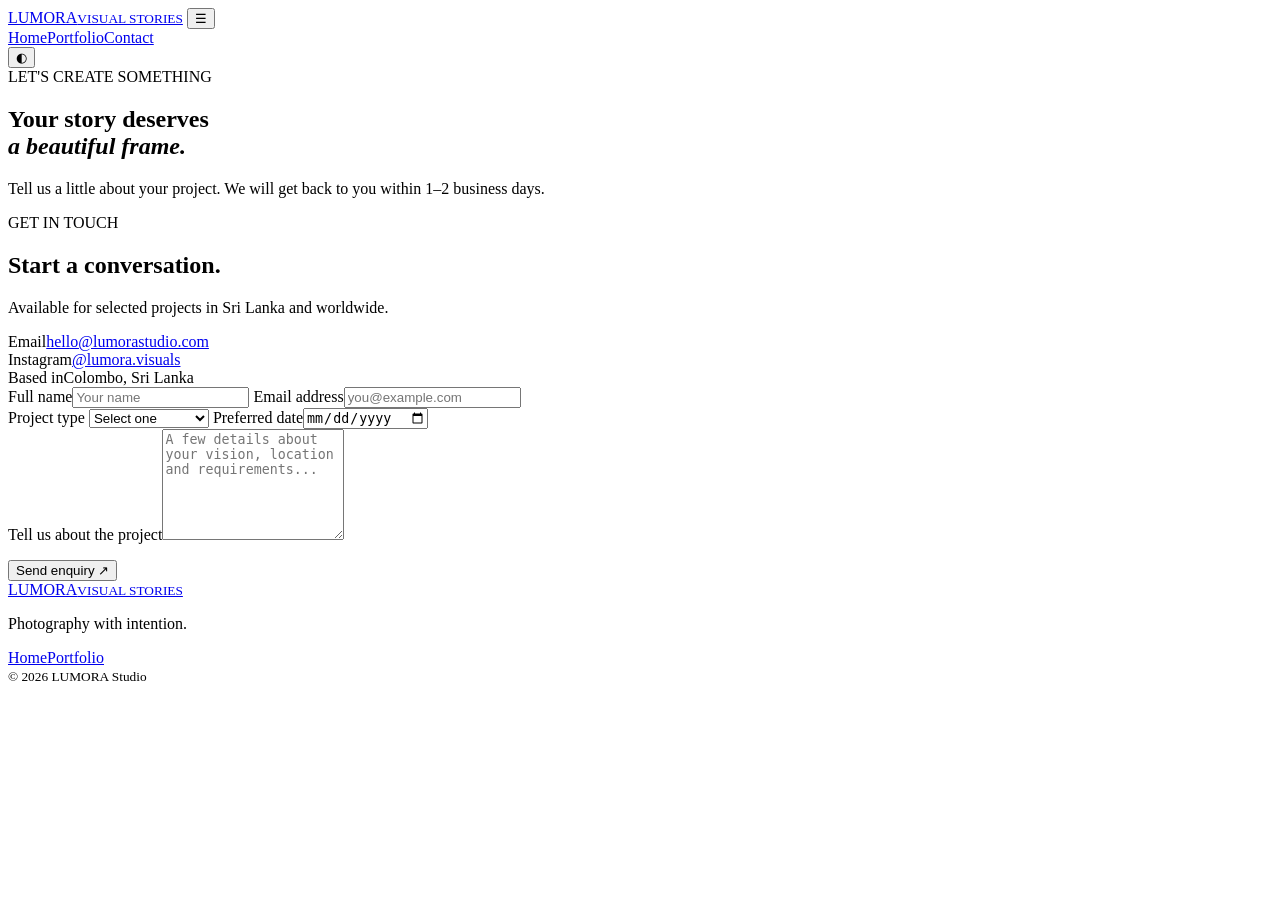
==== contact.html @ 76dea0c0 "Add files via upload" ====
<!DOCTYPE html>
<html lang="en">
<head>
  <meta charset="UTF-8">
  <meta name="viewport" content="width=device-width, initial-scale=1.0">
  <meta name="description" content="Contact LUMORA Photography for portrait, wedding, travel and brand projects.">
  <title>Contact — LUMORA</title>
  <link rel="preconnect" href="https://fonts.googleapis.com">
  <link rel="preconnect" href="https://fonts.gstatic.com" crossorigin>
  <link href="https://fonts.googleapis.com/css2?family=Cormorant+Garamond:wght@400;500;600;700&family=Inter:wght@300;400;500;600&display=swap" rel="stylesheet">
  <link rel="stylesheet" href="css/style.css">
</head>
<body>
  <header class="site-header">
    <a class="brand" href="index.html"><span>LUMORA</span><small>VISUAL STORIES</small></a>
    <button class="menu-toggle" aria-label="Open navigation" aria-expanded="false">☰</button>
    <nav class="nav" aria-label="Main navigation">
      <a href="index.html">Home</a><a href="portfolio.html">Portfolio</a><a class="active" href="contact.html">Contact</a>
    </nav>
    <button class="theme-toggle" aria-label="Toggle dark mode" title="Toggle dark mode">◐</button>
  </header>

  <main>
    <section class="contact-hero page-hero">
      <div class="section-label">LET'S CREATE SOMETHING</div>
      <h1>Your story deserves<br><em>a beautiful frame.</em></h1>
      <p>Tell us a little about your project. We will get back to you within 1–2 business days.</p>
    </section>

    <section class="contact-section section">
      <div class="contact-grid">
        <div class="contact-info reveal">
          <div class="section-label">GET IN TOUCH</div>
          <h2>Start a conversation.</h2>
          <p>Available for selected projects in Sri Lanka and worldwide.</p>
          <div class="contact-detail"><span>Email</span><a href="mailto:hello@lumorastudio.com">hello@lumorastudio.com</a></div>
          <div class="contact-detail"><span>Instagram</span><a href="#">@lumora.visuals</a></div>
          <div class="contact-detail"><span>Based in</span><span>Colombo, Sri Lanka</span></div>
        </div>

        <form class="contact-form reveal" id="contactForm" novalidate>
          <div class="form-row">
            <label>Full name<input type="text" id="name" name="name" placeholder="Your name"></label>
            <label>Email address<input type="email" id="email" name="email" placeholder="you@example.com"></label>
          </div>
          <div class="form-row">
            <label>Project type
              <select id="project" name="project">
                <option value="">Select one</option>
                <option>Portrait</option><option>Wedding</option><option>Brand campaign</option><option>Travel</option><option>Other</option>
              </select>
            </label>
            <label>Preferred date<input type="date" id="date" name="date"></label>
          </div>
          <label>Tell us about the project<textarea id="message" name="message" rows="7" placeholder="A few details about your vision, location and requirements..."></textarea></label>
          <div class="form-footer">
            <p id="formStatus" class="form-status" role="alert"></p>
            <button class="btn btn-dark" type="submit">Send enquiry <span>↗</span></button>
          </div>
        </form>
      </div>
    </section>
  </main>

  <footer class="footer">
    <div><a class="brand footer-brand" href="index.html"><span>LUMORA</span><small>VISUAL STORIES</small></a><p>Photography with intention.</p></div>
    <div class="footer-links"><a href="index.html">Home</a><a href="portfolio.html">Portfolio</a></div>
    <small>© 2026 LUMORA Studio</small>
  </footer>
  <script src="js/script.js"></script>
</body>
</html>
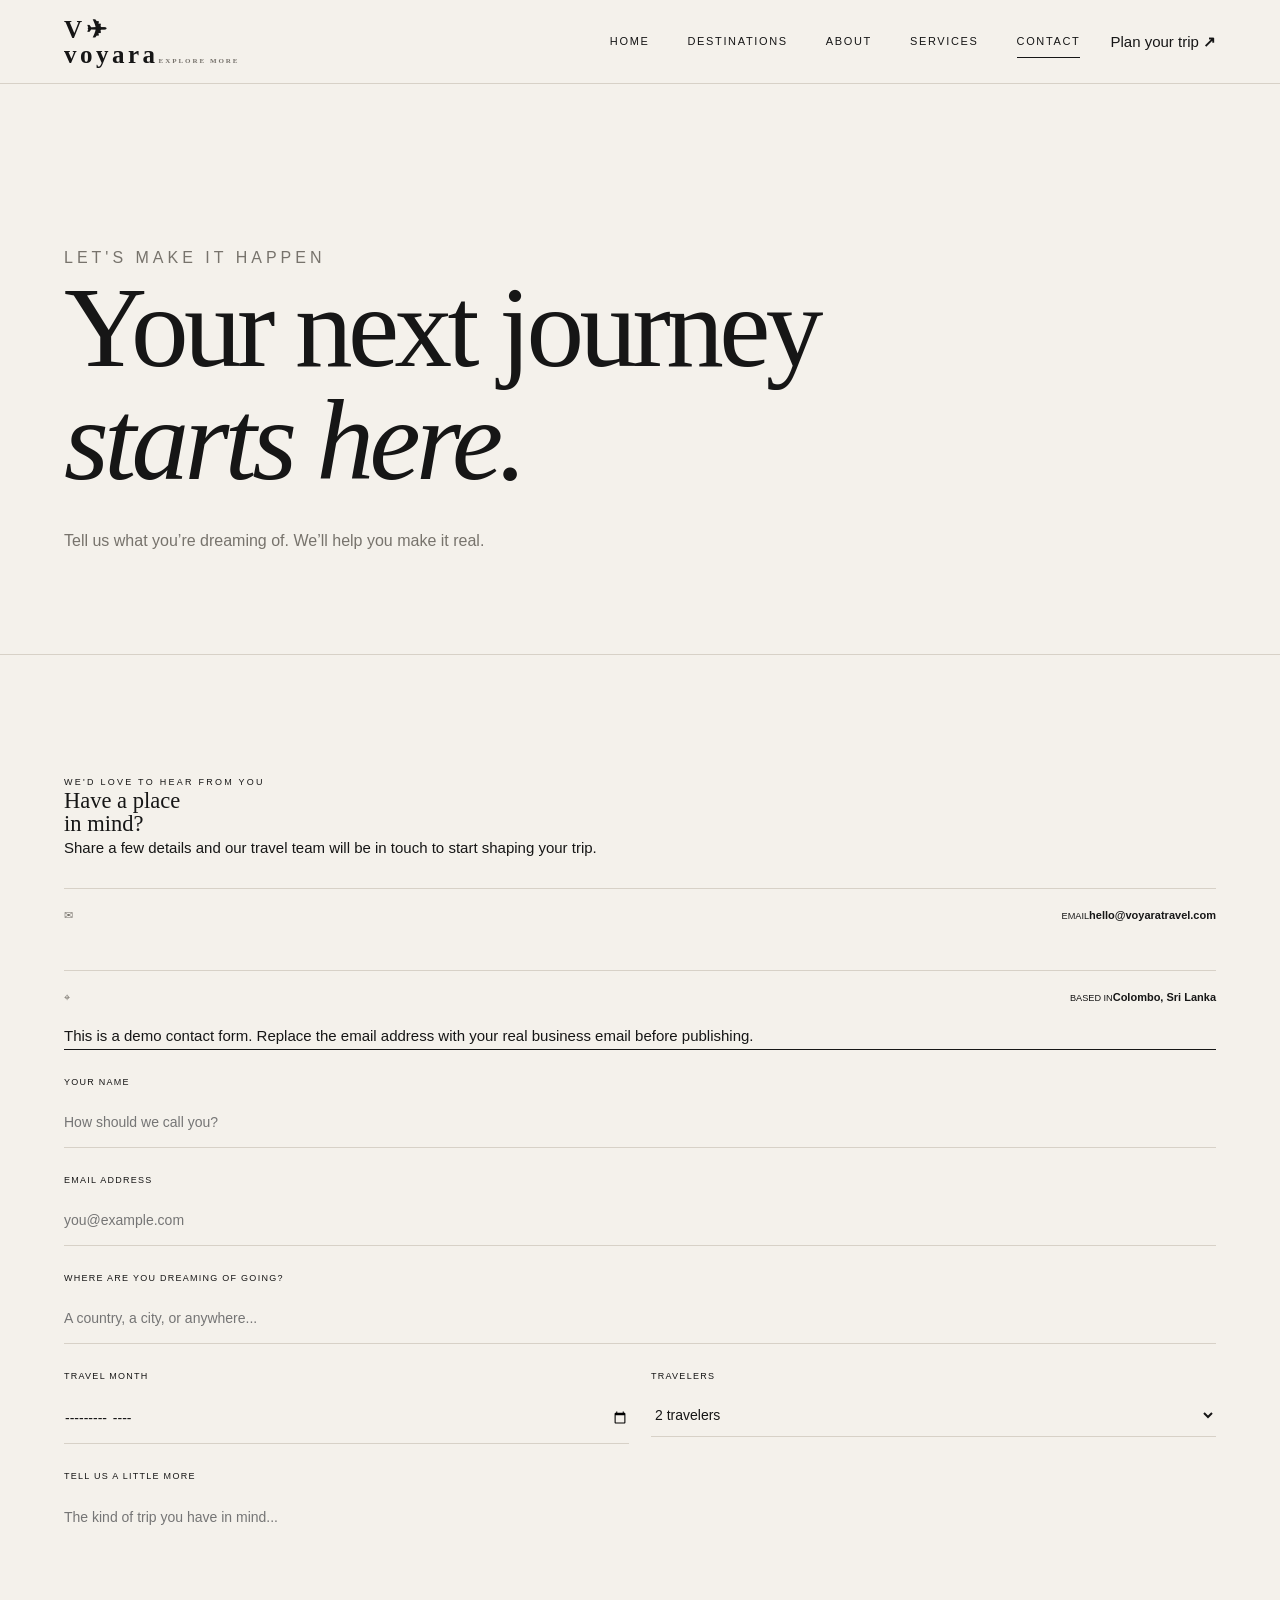
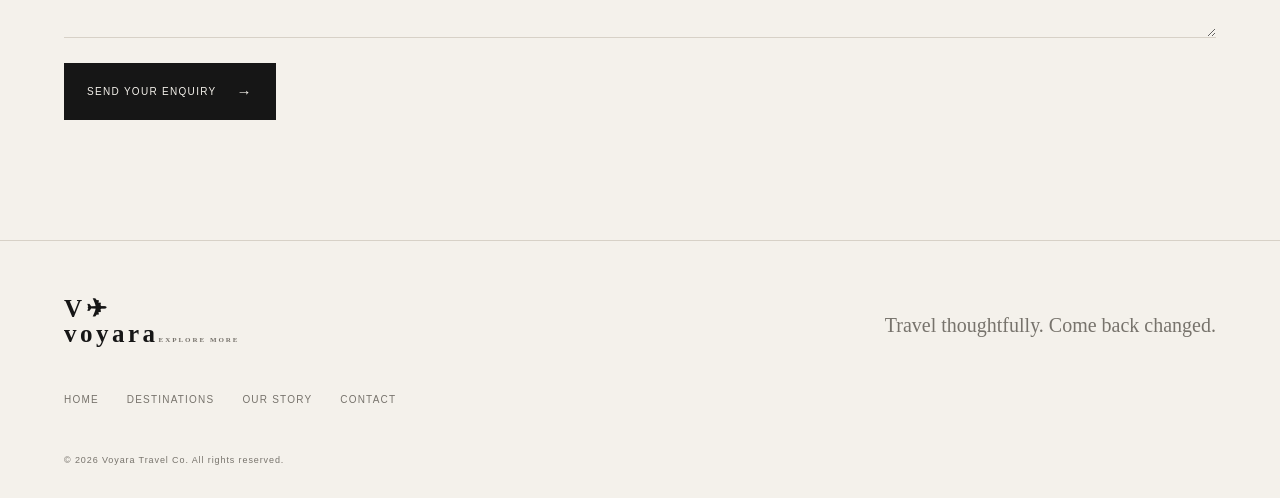
==== commit 10e5e9d9: "Update contact.html" ====
--- a/contact.html
+++ b/contact.html
@@ -1,72 +1,76 @@
 <!DOCTYPE html>
 <html lang="en">
-<head>
-  <meta charset="UTF-8">
-  <meta name="viewport" content="width=device-width, initial-scale=1.0">
-  <meta name="description" content="Contact LUMORA Photography for portrait, wedding, travel and brand projects.">
-  <title>Contact — LUMORA</title>
-  <link rel="preconnect" href="https://fonts.googleapis.com">
-  <link rel="preconnect" href="https://fonts.gstatic.com" crossorigin>
-  <link href="https://fonts.googleapis.com/css2?family=Cormorant+Garamond:wght@400;500;600;700&family=Inter:wght@300;400;500;600&display=swap" rel="stylesheet">
-  <link rel="stylesheet" href="css/style.css">
-</head>
+    <head>
+        <meta charset="UTF-8"><meta name="viewport" content="width=device-width, initial-scale=1">
+        <title>Plan Your Journey — Voyara</title>
+        <link href="https://fonts.googleapis.com/css2?family=DM+Sans:wght@400;500;600;700&family=Playfair+Display:wght@500;600;700&display=swap" rel="stylesheet">
+        <link rel="stylesheet" href="style.css">
+    </head>
 <body>
-  <header class="site-header">
-    <a class="brand" href="index.html"><span>LUMORA</span><small>VISUAL STORIES</small></a>
-    <button class="menu-toggle" aria-label="Open navigation" aria-expanded="false">☰</button>
-    <nav class="nav" aria-label="Main navigation">
-      <a href="index.html">Home</a><a href="portfolio.html">Portfolio</a><a class="active" href="contact.html">Contact</a>
+<header class="site-header">
+    <a class="brand" href="index.html">
+        <span class="brand-mark">V<span>✈</span></span>
+        <span>voyara<small>EXPLORE MORE</small></span>
+    </a>
+    <button class="menu-toggle" aria-label="Open navigation">☰</button>
+    <nav class="nav">
+        <a href="index.html">Home</a>
+        <a href="index.html#destinations">Destinations</a>
+        <a href="index.html#about">About</a>
+        <a href="index.html#services">Services</a>
+        <a class="active" href="contact.html">Contact</a>
     </nav>
-    <button class="theme-toggle" aria-label="Toggle dark mode" title="Toggle dark mode">◐</button>
-  </header>
-
-  <main>
-    <section class="contact-hero page-hero">
-      <div class="section-label">LET'S CREATE SOMETHING</div>
-      <h1>Your story deserves<br><em>a beautiful frame.</em></h1>
-      <p>Tell us a little about your project. We will get back to you within 1–2 business days.</p>
+        <a class="header-cta" href="contact.html">Plan your trip <b>↗</b></a>
+</header>
+<main>
+    <section class="page-hero">
+        <p class="eyebrow light">LET'S MAKE IT HAPPEN</p>
+        <h1>Your next journey<br><em>starts here.</em></h1>
+        <p>Tell us what you’re dreaming of. We’ll help you make it real.</p>
     </section>
-
-    <section class="contact-section section">
-      <div class="contact-grid">
-        <div class="contact-info reveal">
-          <div class="section-label">GET IN TOUCH</div>
-          <h2>Start a conversation.</h2>
-          <p>Available for selected projects in Sri Lanka and worldwide.</p>
-          <div class="contact-detail"><span>Email</span><a href="mailto:hello@lumorastudio.com">hello@lumorastudio.com</a></div>
-          <div class="contact-detail"><span>Instagram</span><a href="#">@lumora.visuals</a></div>
-          <div class="contact-detail"><span>Based in</span><span>Colombo, Sri Lanka</span></div>
-        </div>
-
-        <form class="contact-form reveal" id="contactForm" novalidate>
-          <div class="form-row">
-            <label>Full name<input type="text" id="name" name="name" placeholder="Your name"></label>
-            <label>Email address<input type="email" id="email" name="email" placeholder="you@example.com"></label>
-          </div>
-          <div class="form-row">
-            <label>Project type
-              <select id="project" name="project">
-                <option value="">Select one</option>
-                <option>Portrait</option><option>Wedding</option><option>Brand campaign</option><option>Travel</option><option>Other</option>
-              </select>
-            </label>
-            <label>Preferred date<input type="date" id="date" name="date"></label>
-          </div>
-          <label>Tell us about the project<textarea id="message" name="message" rows="7" placeholder="A few details about your vision, location and requirements..."></textarea></label>
-          <div class="form-footer">
-            <p id="formStatus" class="form-status" role="alert"></p>
-            <button class="btn btn-dark" type="submit">Send enquiry <span>↗</span></button>
-          </div>
-        </form>
-      </div>
-    </section>
-  </main>
-
-  <footer class="footer">
-    <div><a class="brand footer-brand" href="index.html"><span>LUMORA</span><small>VISUAL STORIES</small></a><p>Photography with intention.</p></div>
-    <div class="footer-links"><a href="index.html">Home</a><a href="portfolio.html">Portfolio</a></div>
-    <small>© 2026 LUMORA Studio</small>
-  </footer>
-  <script src="js/script.js"></script>
+<section class="contact-layout section">
+<div class="contact-intro">
+        <p class="eyebrow">WE'D LOVE TO HEAR FROM YOU</p>
+        <h2>Have a place<br>in mind?</h2>
+        <p>Share a few details and our travel team will be in touch to start shaping your trip.</p>
+<div class="contact-detail"><span>✉</span>
+        <div><small>EMAIL</small><strong>hello@voyaratravel.com</strong></div></div>
+<div class="contact-detail"><span>⌖</span>
+        <div><small>BASED IN</small><strong>Colombo, Sri Lanka</strong></div></div>
+<p class="note">This is a demo contact form. Replace the email address with your real business email before publishing.</p>
+</div>
+<form class="contact-form" id="contactForm">
+    <label>Your name<input required name="name" placeholder="How should we call you?"></label>
+    <label>Email address<input required type="email" name="email" placeholder="you@example.com"></label>
+    <label>Where are you dreaming of going?<input name="destination" placeholder="A country, a city, or anywhere..."></label>
+<div class="form-row">
+    <label>Travel month<input name="month" type="month"></label>
+    <label>Travelers<select name="travelers">
+        <option>1 traveler</option>
+        <option selected>2 travelers</option>
+        <option>3–4 travelers</option>
+        <option>5+ travelers</option></select>
+    </label>
+</div>
+    <label>Tell us a little more<textarea name="message" rows="5" placeholder="The kind of trip you have in mind..."></textarea></label>
+<button class="btn btn-dark" type="submit">Send your enquiry <span>→</span>
+</button>
+<p class="form-status" id="formStatus" aria-live="polite"></p>
+</form>
+</section>
+</main>
+<footer class="footer"><a class="brand footer-brand" href="index.html">
+    <span class="brand-mark">V<span>✈</span></span>
+    <span>voyara<small>EXPLORE MORE</small></span>
+</a>
+<p>Travel thoughtfully. Come back changed.</p>
+<div class="footer-links"><a href="index.html">Home</a>
+    <a href="index.html#destinations">Destinations</a>
+    <a href="index.html#about">Our story</a>
+    <a href="contact.html">Contact</a>
+</div>
+<small>© 2026 Voyara Travel Co. All rights reserved.</small>
+</footer>
+<script src="script.js"></script>
 </body>
 </html>
--- a/style.css
+++ b/style.css
@@ -0,0 +1,110 @@
+/* LUMORA — editorial photography portfolio */
+:root {
+  --ink:#161616; --paper:#f4f1eb; --muted:#77736c; --line:#d7d1c7;
+  --accent:#b8945f; --white:#fff; --serif:"Cormorant Garamond", Georgia, serif;
+  --sans:"Inter", Arial, sans-serif;
+}
+*{box-sizing:border-box;margin:0;padding:0}
+html{scroll-behavior:smooth}
+body{background:var(--paper);color:var(--ink);font-family:var(--sans);font-size:15px;line-height:1.7;overflow-x:hidden}
+body.dark{--ink:#f1eee7;--paper:#11110f;--muted:#aaa69d;--line:#33322e;--white:#181815}
+a{color:inherit;text-decoration:none}
+img{display:block;width:100%;object-fit:cover}
+button,input,select,textarea{font:inherit}
+.site-header{height:84px;padding:0 5vw;display:flex;align-items:center;justify-content:space-between;border-bottom:1px solid var(--line);position:relative;z-index:20;background:color-mix(in srgb,var(--paper) 94%,transparent);backdrop-filter:blur(10px)}
+.brand{display:flex;flex-direction:column;line-height:1}
+.brand span{font:600 25px/1 var(--serif);letter-spacing:.14em}
+.brand small{font-size:7px;letter-spacing:.28em;color:var(--muted);margin-top:7px}
+.nav{display:flex;gap:38px;margin-left:auto;margin-right:30px}
+.nav a{font-size:11px;letter-spacing:.15em;text-transform:uppercase;position:relative;padding:7px 0}
+.nav a:after{content:"";position:absolute;left:0;bottom:0;width:0;height:1px;background:var(--ink);transition:.3s}
+.nav a:hover:after,.nav a.active:after{width:100%}
+.theme-toggle,.menu-toggle{border:0;background:none;color:var(--ink);cursor:pointer}
+.theme-toggle{font-size:19px}.menu-toggle{display:none;font-size:24px}
+.hero{min-height:calc(100vh - 84px);position:relative;color:#fff;display:flex;align-items:flex-end;overflow:hidden}
+.hero-image{position:absolute;inset:0;background:url("https://images.unsplash.com/photo-1534528741775-53994a69daeb?auto=format&fit=crop&w=2200&q=90") center 35%/cover}
+.hero-image:after{content:"";position:absolute;inset:0;background:linear-gradient(90deg,rgba(0,0,0,.72),rgba(0,0,0,.18) 70%),linear-gradient(0deg,rgba(0,0,0,.55),transparent 50%)}
+.hero-content{position:relative;z-index:2;width:min(820px,90%);padding:9vw 5vw}
+.eyebrow,.section-label{font-size:9px;letter-spacing:.25em;text-transform:uppercase}
+.hero .eyebrow{color:#ddd;margin-bottom:22px}
+h1,h2,h3,blockquote{font-family:var(--serif);font-weight:500;line-height:.98}
+.hero h1{font-size:clamp(58px,8vw,115px);letter-spacing:-.03em}
+em{font-style:italic;font-weight:400}
+.hero-copy{max-width:530px;margin:30px 0;font-size:15px;color:#e7e5df}
+.hero-actions{display:flex;align-items:center;gap:30px}
+.btn{display:inline-flex;align-items:center;gap:20px;padding:15px 22px;border:1px solid var(--ink);font-size:10px;letter-spacing:.13em;text-transform:uppercase;cursor:pointer;transition:.3s}
+.btn span{font-size:15px}
+.btn-light{border-color:#fff;color:#111;background:#fff}.btn-light:hover{background:transparent;color:#fff}
+.btn-dark{background:var(--ink);color:var(--paper)}.btn-dark:hover{opacity:.78}
+.text-link{font-size:10px;letter-spacing:.14em;text-transform:uppercase;border-bottom:1px solid rgba(255,255,255,.6);padding-bottom:5px}
+.hero-scroll{position:absolute;right:5vw;bottom:35px;writing-mode:vertical-rl;font-size:8px;letter-spacing:.25em;display:flex;gap:12px;align-items:center;opacity:.8}
+.hero-scroll span{height:50px;width:1px;background:#fff}
+.section{padding:120px 5vw}
+.section-label{color:var(--muted);margin-bottom:45px}
+.intro-grid{display:grid;grid-template-columns:1.15fr 1fr;gap:9vw;align-items:start}
+.intro h2{font-size:clamp(50px,6vw,85px);letter-spacing:-.025em}
+.intro .lead{font:400 25px/1.25 var(--serif);max-width:620px;margin-bottom:22px}
+.intro p:not(.lead){color:var(--muted);max-width:570px}
+.underlined-link{display:inline-block;margin-top:30px;border-bottom:1px solid var(--ink);font-size:10px;letter-spacing:.15em;text-transform:uppercase;padding-bottom:6px}
+.underlined-link span{margin-left:20px}
+.featured{padding-top:30px}
+.section-head{display:flex;justify-content:space-between;align-items:end;margin-bottom:45px}
+.section-head h2{font-size:60px}
+.featured-grid{display:grid;grid-template-columns:1.2fr .8fr;gap:22px}
+.feature-card{position:relative;overflow:hidden;background:#ddd}
+.feature-card img{height:430px;transition:transform .8s cubic-bezier(.2,.7,.2,1);filter:saturate(.82)}
+.feature-large{grid-row:span 2}
+.feature-large img{height:882px}
+.feature-card:hover img{transform:scale(1.04)}
+.feature-meta{position:absolute;bottom:0;left:0;right:0;display:flex;justify-content:space-between;padding:16px 18px;background:linear-gradient(transparent,rgba(0,0,0,.55));color:#fff;font-size:8px;letter-spacing:.16em}
+.statement{background:#1a1a18;color:#f4f1eb;padding:160px 5vw}
+.statement-inner{max-width:1100px;margin:auto}
+.statement .eyebrow{color:#999}
+blockquote{font-size:clamp(48px,7vw,94px);margin-top:30px;letter-spacing:-.03em}
+.services-grid{display:grid;grid-template-columns:repeat(4,1fr);gap:35px;border-top:1px solid var(--line)}
+.service{padding:28px 0;border-bottom:1px solid var(--line)}
+.service span{font-size:9px;color:var(--muted);letter-spacing:.1em}
+.service h3{font-size:34px;margin:35px 0 12px}
+.service p{color:var(--muted);font-size:13px}
+.footer{border-top:1px solid var(--line);padding:55px 5vw 30px;display:grid;grid-template-columns:1fr auto;gap:45px;color:var(--muted)}
+.footer-brand{color:var(--ink)}.footer p{margin-top:18px;font:20px var(--serif)}
+.footer-links{display:flex;gap:28px;font-size:10px;text-transform:uppercase;letter-spacing:.12em;align-items:start}
+.footer>small{grid-column:1/-1;font-size:9px;letter-spacing:.1em}
+.page-hero{padding:130px 5vw 100px;border-bottom:1px solid var(--line)}
+.page-hero h1{font-size:clamp(65px,9vw,125px);letter-spacing:-.04em;max-width:1000px}
+.page-hero p{max-width:520px;color:var(--muted);margin-top:30px;font-size:16px}
+.portfolio-section{padding-top:65px}
+.filter-bar{display:flex;gap:26px;border-bottom:1px solid var(--line);padding-bottom:18px;margin-bottom:35px}
+.filter{border:0;background:none;color:var(--muted);cursor:pointer;font-size:9px;letter-spacing:.15em;text-transform:uppercase;padding:5px 0}
+.filter.active,.filter:hover{color:var(--ink);border-bottom:1px solid var(--ink)}
+.portfolio-grid{display:grid;grid-template-columns:repeat(12,1fr);gap:18px}
+.portfolio-item{grid-column:span 4;cursor:pointer;position:relative;overflow:hidden}
+.portfolio-item:nth-child(3n+1){grid-column:span 5}.portfolio-item:nth-child(3n+2){grid-column:span 4}.portfolio-item:nth-child(3n){grid-column:span 3}
+.portfolio-item img{height:470px;transition:.7s}.portfolio-item:nth-child(3n+1) img{height:600px}
+.portfolio-item:hover img{transform:scale(1.035)}
+.portfolio-caption{padding:12px 0 30px;display:flex;justify-content:space-between;font-size:9px;letter-spacing:.13em;text-transform:uppercase;color:var(--muted)}
+.lightbox{position:fixed;inset:0;background:rgba(10,10,9,.96);z-index:100;display:none;align-items:center;justify-content:center;padding:6vh 7vw}
+.lightbox.open{display:flex}.lightbox img{max-height:88vh;max-width:88vw;width:auto;box-shadow:0 20px 70px #000}
+.lightbox-close{position:absolute;top:25px;right:35px;background:none;border:0;color:#fff;font-size:40px;cursor:pointer}
+.lightbox-caption{position:absolute;bottom:22px;color:#fff;font-size:10px;letter-spacing:.15em;text-transform:uppercase}
+.contact-grid{display:grid;grid-template-columns:.75fr 1.25fr;gap:10vw}
+.contact-info h2{font-size:65px;margin-bottom:20px}.contact-info>p{color:var(--muted);max-width:350px}
+.contact-detail{border-top:1px solid var(--line);padding:17px 0;display:flex;justify-content:space-between;margin-top:28px;font-size:11px}
+.contact-detail span:first-child{color:var(--muted);text-transform:uppercase;letter-spacing:.12em}
+.contact-form{border-top:1px solid var(--ink);padding-top:25px}
+.form-row{display:grid;grid-template-columns:1fr 1fr;gap:22px}
+.contact-form label{display:block;font-size:9px;letter-spacing:.14em;text-transform:uppercase;margin-bottom:25px}
+.contact-form input,.contact-form select,.contact-form textarea{display:block;width:100%;margin-top:9px;border:0;border-bottom:1px solid var(--line);background:transparent;color:var(--ink);padding:12px 0;outline:0;font-size:14px;letter-spacing:normal;text-transform:none;resize:vertical}
+.contact-form input:focus,.contact-form select:focus,.contact-form textarea:focus{border-color:var(--ink)}
+.form-footer{display:flex;justify-content:space-between;align-items:center;gap:20px}.form-status{font-size:11px;color:var(--muted)}.form-status.error{color:#a74a4a}.form-status.success{color:#4f7a5a}
+.reveal{opacity:0;transform:translateY(25px);transition:opacity .8s ease,transform .8s ease}.reveal.visible{opacity:1;transform:none}
+@media(max-width:800px){
+  .site-header{height:70px}.nav{display:none;position:absolute;top:70px;left:0;right:0;background:var(--paper);border-bottom:1px solid var(--line);padding:20px 5vw;flex-direction:column;gap:14px}.nav.open{display:flex}.menu-toggle{display:block;margin-left:auto;margin-right:20px}.theme-toggle{order:3}
+  .hero{min-height:calc(100vh - 70px)}.hero-content{padding:12vw 5vw}.hero h1{font-size:clamp(55px,14vw,82px)}.hero-actions{align-items:flex-start;flex-direction:column;gap:20px}
+  .section{padding:80px 5vw}.intro-grid,.contact-grid{grid-template-columns:1fr;gap:45px}.featured-grid{grid-template-columns:1fr}.feature-large{grid-row:auto}.feature-large img{height:560px}.feature-card img{height:430px}
+  .services-grid{grid-template-columns:1fr 1fr}.section-head{align-items:start;flex-direction:column;gap:20px}.section-head h2{font-size:52px}
+  .portfolio-grid{display:block}.portfolio-item img,.portfolio-item:nth-child(3n+1) img{height:520px}.portfolio-item{margin-bottom:10px}
+  .page-hero{padding:90px 5vw 70px}.page-hero h1{font-size:clamp(60px,14vw,90px)}
+  .contact-info h2{font-size:55px}.form-row{grid-template-columns:1fr}.form-footer{align-items:flex-start;flex-direction:column}
+}
+@media(max-width:500px){.services-grid{grid-template-columns:1fr}.footer{grid-template-columns:1fr}.footer-links{flex-wrap:wrap}.hero-scroll{display:none}.intro .lead{font-size:22px}}
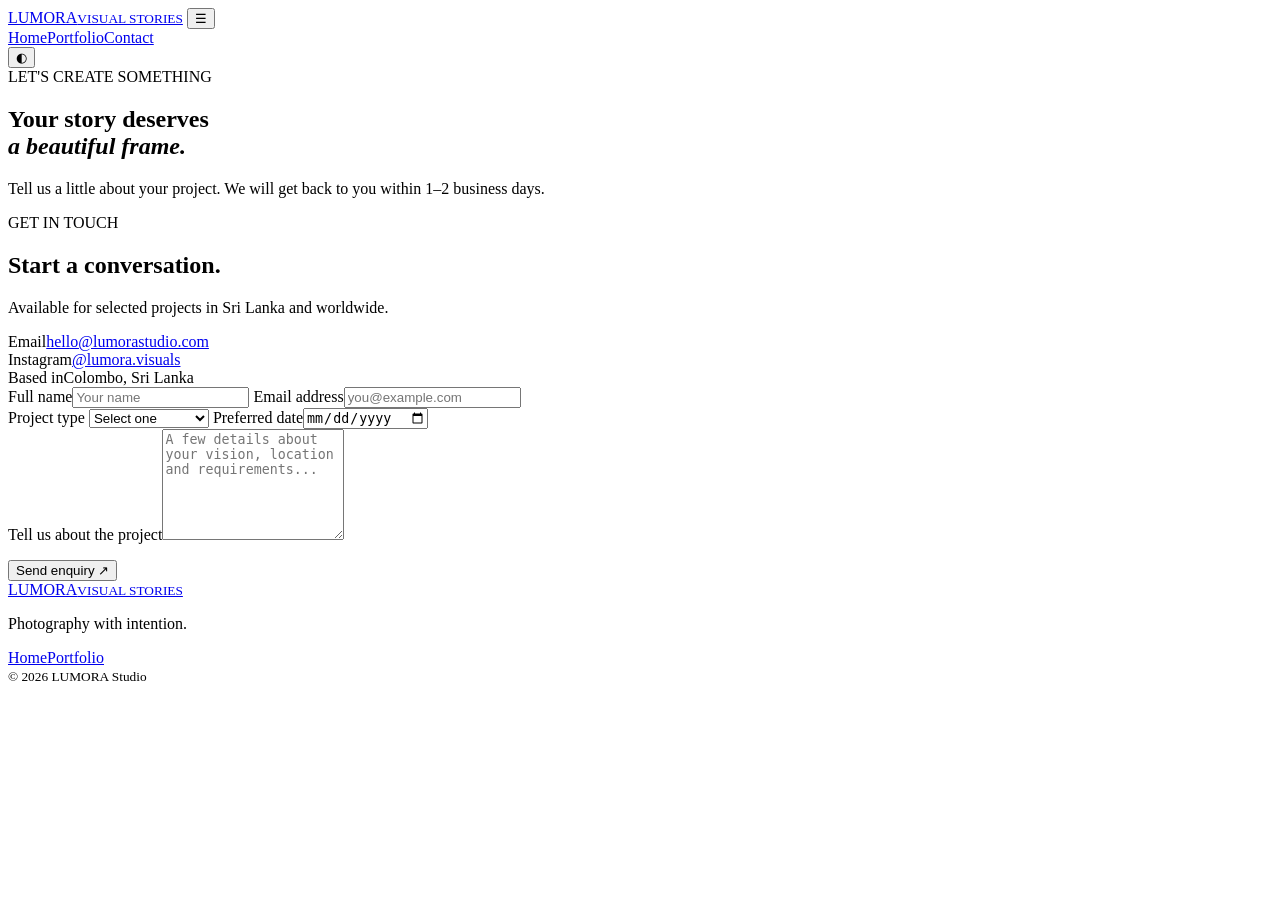
==== commit 6566716d: "Add files via upload" ====
--- a/contact.html
+++ b/contact.html
@@ -1,76 +1,72 @@
 <!DOCTYPE html>
 <html lang="en">
-    <head>
-        <meta charset="UTF-8"><meta name="viewport" content="width=device-width, initial-scale=1">
-        <title>Plan Your Journey — Voyara</title>
-        <link href="https://fonts.googleapis.com/css2?family=DM+Sans:wght@400;500;600;700&family=Playfair+Display:wght@500;600;700&display=swap" rel="stylesheet">
-        <link rel="stylesheet" href="style.css">
-    </head>
+<head>
+  <meta charset="UTF-8">
+  <meta name="viewport" content="width=device-width, initial-scale=1.0">
+  <meta name="description" content="Contact LUMORA Photography for portrait, wedding, travel and brand projects.">
+  <title>Contact — LUMORA</title>
+  <link rel="preconnect" href="https://fonts.googleapis.com">
+  <link rel="preconnect" href="https://fonts.gstatic.com" crossorigin>
+  <link href="https://fonts.googleapis.com/css2?family=Cormorant+Garamond:wght@400;500;600;700&family=Inter:wght@300;400;500;600&display=swap" rel="stylesheet">
+  <link rel="stylesheet" href="css/style.css">
+</head>
 <body>
-<header class="site-header">
-    <a class="brand" href="index.html">
-        <span class="brand-mark">V<span>✈</span></span>
-        <span>voyara<small>EXPLORE MORE</small></span>
-    </a>
-    <button class="menu-toggle" aria-label="Open navigation">☰</button>
-    <nav class="nav">
-        <a href="index.html">Home</a>
-        <a href="index.html#destinations">Destinations</a>
-        <a href="index.html#about">About</a>
-        <a href="index.html#services">Services</a>
-        <a class="active" href="contact.html">Contact</a>
+  <header class="site-header">
+    <a class="brand" href="index.html"><span>LUMORA</span><small>VISUAL STORIES</small></a>
+    <button class="menu-toggle" aria-label="Open navigation" aria-expanded="false">☰</button>
+    <nav class="nav" aria-label="Main navigation">
+      <a href="index.html">Home</a><a href="portfolio.html">Portfolio</a><a class="active" href="contact.html">Contact</a>
     </nav>
-        <a class="header-cta" href="contact.html">Plan your trip <b>↗</b></a>
-</header>
-<main>
-    <section class="page-hero">
-        <p class="eyebrow light">LET'S MAKE IT HAPPEN</p>
-        <h1>Your next journey<br><em>starts here.</em></h1>
-        <p>Tell us what you’re dreaming of. We’ll help you make it real.</p>
+    <button class="theme-toggle" aria-label="Toggle dark mode" title="Toggle dark mode">◐</button>
+  </header>
+
+  <main>
+    <section class="contact-hero page-hero">
+      <div class="section-label">LET'S CREATE SOMETHING</div>
+      <h1>Your story deserves<br><em>a beautiful frame.</em></h1>
+      <p>Tell us a little about your project. We will get back to you within 1–2 business days.</p>
     </section>
-<section class="contact-layout section">
-<div class="contact-intro">
-        <p class="eyebrow">WE'D LOVE TO HEAR FROM YOU</p>
-        <h2>Have a place<br>in mind?</h2>
-        <p>Share a few details and our travel team will be in touch to start shaping your trip.</p>
-<div class="contact-detail"><span>✉</span>
-        <div><small>EMAIL</small><strong>hello@voyaratravel.com</strong></div></div>
-<div class="contact-detail"><span>⌖</span>
-        <div><small>BASED IN</small><strong>Colombo, Sri Lanka</strong></div></div>
-<p class="note">This is a demo contact form. Replace the email address with your real business email before publishing.</p>
-</div>
-<form class="contact-form" id="contactForm">
-    <label>Your name<input required name="name" placeholder="How should we call you?"></label>
-    <label>Email address<input required type="email" name="email" placeholder="you@example.com"></label>
-    <label>Where are you dreaming of going?<input name="destination" placeholder="A country, a city, or anywhere..."></label>
-<div class="form-row">
-    <label>Travel month<input name="month" type="month"></label>
-    <label>Travelers<select name="travelers">
-        <option>1 traveler</option>
-        <option selected>2 travelers</option>
-        <option>3–4 travelers</option>
-        <option>5+ travelers</option></select>
-    </label>
-</div>
-    <label>Tell us a little more<textarea name="message" rows="5" placeholder="The kind of trip you have in mind..."></textarea></label>
-<button class="btn btn-dark" type="submit">Send your enquiry <span>→</span>
-</button>
-<p class="form-status" id="formStatus" aria-live="polite"></p>
-</form>
-</section>
-</main>
-<footer class="footer"><a class="brand footer-brand" href="index.html">
-    <span class="brand-mark">V<span>✈</span></span>
-    <span>voyara<small>EXPLORE MORE</small></span>
-</a>
-<p>Travel thoughtfully. Come back changed.</p>
-<div class="footer-links"><a href="index.html">Home</a>
-    <a href="index.html#destinations">Destinations</a>
-    <a href="index.html#about">Our story</a>
-    <a href="contact.html">Contact</a>
-</div>
-<small>© 2026 Voyara Travel Co. All rights reserved.</small>
-</footer>
-<script src="script.js"></script>
+
+    <section class="contact-section section">
+      <div class="contact-grid">
+        <div class="contact-info reveal">
+          <div class="section-label">GET IN TOUCH</div>
+          <h2>Start a conversation.</h2>
+          <p>Available for selected projects in Sri Lanka and worldwide.</p>
+          <div class="contact-detail"><span>Email</span><a href="mailto:hello@lumorastudio.com">hello@lumorastudio.com</a></div>
+          <div class="contact-detail"><span>Instagram</span><a href="#">@lumora.visuals</a></div>
+          <div class="contact-detail"><span>Based in</span><span>Colombo, Sri Lanka</span></div>
+        </div>
+
+        <form class="contact-form reveal" id="contactForm" novalidate>
+          <div class="form-row">
+            <label>Full name<input type="text" id="name" name="name" placeholder="Your name"></label>
+            <label>Email address<input type="email" id="email" name="email" placeholder="you@example.com"></label>
+          </div>
+          <div class="form-row">
+            <label>Project type
+              <select id="project" name="project">
+                <option value="">Select one</option>
+                <option>Portrait</option><option>Wedding</option><option>Brand campaign</option><option>Travel</option><option>Other</option>
+              </select>
+            </label>
+            <label>Preferred date<input type="date" id="date" name="date"></label>
+          </div>
+          <label>Tell us about the project<textarea id="message" name="message" rows="7" placeholder="A few details about your vision, location and requirements..."></textarea></label>
+          <div class="form-footer">
+            <p id="formStatus" class="form-status" role="alert"></p>
+            <button class="btn btn-dark" type="submit">Send enquiry <span>↗</span></button>
+          </div>
+        </form>
+      </div>
+    </section>
+  </main>
+
+  <footer class="footer">
+    <div><a class="brand footer-brand" href="index.html"><span>LUMORA</span><small>VISUAL STORIES</small></a><p>Photography with intention.</p></div>
+    <div class="footer-links"><a href="index.html">Home</a><a href="portfolio.html">Portfolio</a></div>
+    <small>© 2026 LUMORA Studio</small>
+  </footer>
+  <script src="js/script.js"></script>
 </body>
 </html>
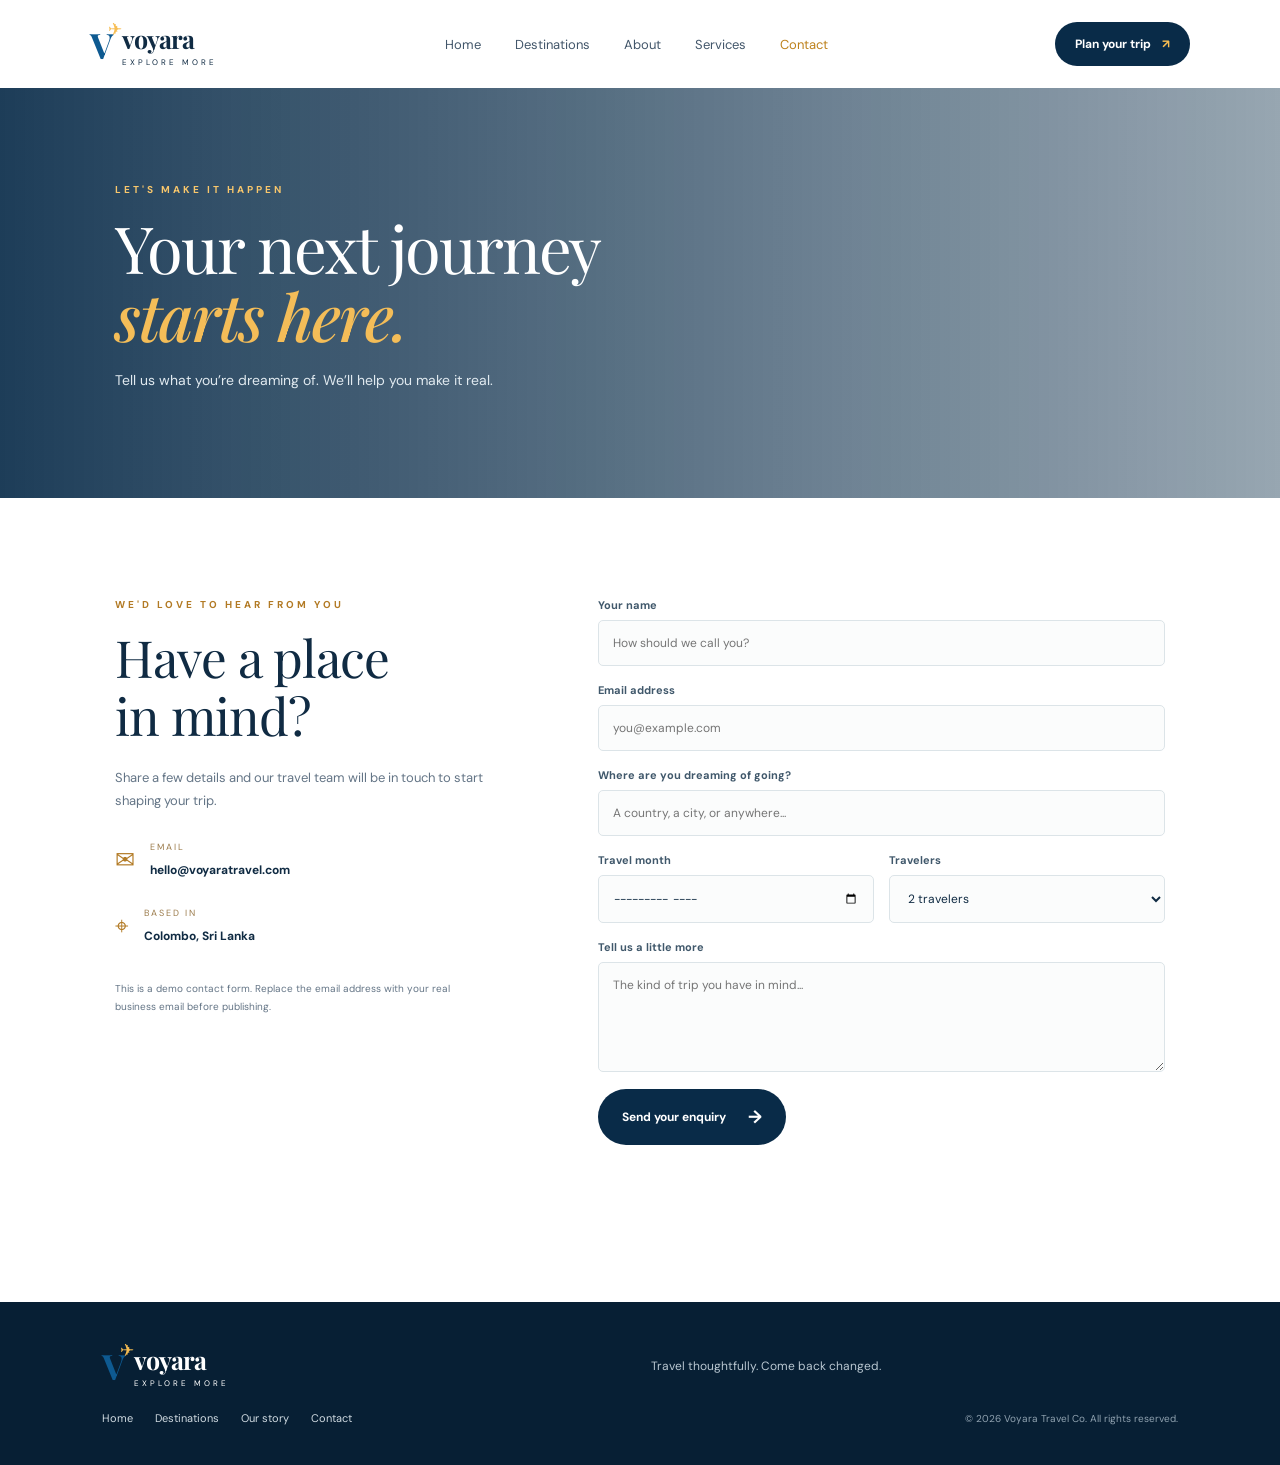
==== commit 50556947: "Add files via upload" ====
--- a/contact.html
+++ b/contact.html
@@ -1,72 +1,76 @@
 <!DOCTYPE html>
 <html lang="en">
-<head>
-  <meta charset="UTF-8">
-  <meta name="viewport" content="width=device-width, initial-scale=1.0">
-  <meta name="description" content="Contact LUMORA Photography for portrait, wedding, travel and brand projects.">
-  <title>Contact — LUMORA</title>
-  <link rel="preconnect" href="https://fonts.googleapis.com">
-  <link rel="preconnect" href="https://fonts.gstatic.com" crossorigin>
-  <link href="https://fonts.googleapis.com/css2?family=Cormorant+Garamond:wght@400;500;600;700&family=Inter:wght@300;400;500;600&display=swap" rel="stylesheet">
-  <link rel="stylesheet" href="css/style.css">
-</head>
+    <head>
+        <meta charset="UTF-8"><meta name="viewport" content="width=device-width, initial-scale=1">
+        <title>Plan Your Journey — Voyara</title>
+        <link href="https://fonts.googleapis.com/css2?family=DM+Sans:wght@400;500;600;700&family=Playfair+Display:wght@500;600;700&display=swap" rel="stylesheet">
+        <link rel="stylesheet" href="style.css">
+    </head>
 <body>
-  <header class="site-header">
-    <a class="brand" href="index.html"><span>LUMORA</span><small>VISUAL STORIES</small></a>
-    <button class="menu-toggle" aria-label="Open navigation" aria-expanded="false">☰</button>
-    <nav class="nav" aria-label="Main navigation">
-      <a href="index.html">Home</a><a href="portfolio.html">Portfolio</a><a class="active" href="contact.html">Contact</a>
+<header class="site-header">
+    <a class="brand" href="index.html">
+        <span class="brand-mark">V<span>✈</span></span>
+        <span>voyara<small>EXPLORE MORE</small></span>
+    </a>
+    <button class="menu-toggle" aria-label="Open navigation">☰</button>
+    <nav class="nav">
+        <a href="index.html">Home</a>
+        <a href="index.html#destinations">Destinations</a>
+        <a href="index.html#about">About</a>
+        <a href="index.html#services">Services</a>
+        <a class="active" href="contact.html">Contact</a>
     </nav>
-    <button class="theme-toggle" aria-label="Toggle dark mode" title="Toggle dark mode">◐</button>
-  </header>
-
-  <main>
-    <section class="contact-hero page-hero">
-      <div class="section-label">LET'S CREATE SOMETHING</div>
-      <h1>Your story deserves<br><em>a beautiful frame.</em></h1>
-      <p>Tell us a little about your project. We will get back to you within 1–2 business days.</p>
+        <a class="header-cta" href="contact.html">Plan your trip <b>↗</b></a>
+</header>
+<main>
+    <section class="page-hero">
+        <p class="eyebrow light">LET'S MAKE IT HAPPEN</p>
+        <h1>Your next journey<br><em>starts here.</em></h1>
+        <p>Tell us what you’re dreaming of. We’ll help you make it real.</p>
     </section>
-
-    <section class="contact-section section">
-      <div class="contact-grid">
-        <div class="contact-info reveal">
-          <div class="section-label">GET IN TOUCH</div>
-          <h2>Start a conversation.</h2>
-          <p>Available for selected projects in Sri Lanka and worldwide.</p>
-          <div class="contact-detail"><span>Email</span><a href="mailto:hello@lumorastudio.com">hello@lumorastudio.com</a></div>
-          <div class="contact-detail"><span>Instagram</span><a href="#">@lumora.visuals</a></div>
-          <div class="contact-detail"><span>Based in</span><span>Colombo, Sri Lanka</span></div>
-        </div>
-
-        <form class="contact-form reveal" id="contactForm" novalidate>
-          <div class="form-row">
-            <label>Full name<input type="text" id="name" name="name" placeholder="Your name"></label>
-            <label>Email address<input type="email" id="email" name="email" placeholder="you@example.com"></label>
-          </div>
-          <div class="form-row">
-            <label>Project type
-              <select id="project" name="project">
-                <option value="">Select one</option>
-                <option>Portrait</option><option>Wedding</option><option>Brand campaign</option><option>Travel</option><option>Other</option>
-              </select>
-            </label>
-            <label>Preferred date<input type="date" id="date" name="date"></label>
-          </div>
-          <label>Tell us about the project<textarea id="message" name="message" rows="7" placeholder="A few details about your vision, location and requirements..."></textarea></label>
-          <div class="form-footer">
-            <p id="formStatus" class="form-status" role="alert"></p>
-            <button class="btn btn-dark" type="submit">Send enquiry <span>↗</span></button>
-          </div>
-        </form>
-      </div>
-    </section>
-  </main>
-
-  <footer class="footer">
-    <div><a class="brand footer-brand" href="index.html"><span>LUMORA</span><small>VISUAL STORIES</small></a><p>Photography with intention.</p></div>
-    <div class="footer-links"><a href="index.html">Home</a><a href="portfolio.html">Portfolio</a></div>
-    <small>© 2026 LUMORA Studio</small>
-  </footer>
-  <script src="js/script.js"></script>
+<section class="contact-layout section">
+<div class="contact-intro">
+        <p class="eyebrow">WE'D LOVE TO HEAR FROM YOU</p>
+        <h2>Have a place<br>in mind?</h2>
+        <p>Share a few details and our travel team will be in touch to start shaping your trip.</p>
+<div class="contact-detail"><span>✉</span>
+        <div><small>EMAIL</small><strong>hello@voyaratravel.com</strong></div></div>
+<div class="contact-detail"><span>⌖</span>
+        <div><small>BASED IN</small><strong>Colombo, Sri Lanka</strong></div></div>
+<p class="note">This is a demo contact form. Replace the email address with your real business email before publishing.</p>
+</div>
+<form class="contact-form" id="contactForm">
+    <label>Your name<input required name="name" placeholder="How should we call you?"></label>
+    <label>Email address<input required type="email" name="email" placeholder="you@example.com"></label>
+    <label>Where are you dreaming of going?<input name="destination" placeholder="A country, a city, or anywhere..."></label>
+<div class="form-row">
+    <label>Travel month<input name="month" type="month"></label>
+    <label>Travelers<select name="travelers">
+        <option>1 traveler</option>
+        <option selected>2 travelers</option>
+        <option>3–4 travelers</option>
+        <option>5+ travelers</option></select>
+    </label>
+</div>
+    <label>Tell us a little more<textarea name="message" rows="5" placeholder="The kind of trip you have in mind..."></textarea></label>
+<button class="btn btn-dark" type="submit">Send your enquiry <span>→</span>
+</button>
+<p class="form-status" id="formStatus" aria-live="polite"></p>
+</form>
+</section>
+</main>
+<footer class="footer"><a class="brand footer-brand" href="index.html">
+    <span class="brand-mark">V<span>✈</span></span>
+    <span>voyara<small>EXPLORE MORE</small></span>
+</a>
+<p>Travel thoughtfully. Come back changed.</p>
+<div class="footer-links"><a href="index.html">Home</a>
+    <a href="index.html#destinations">Destinations</a>
+    <a href="index.html#about">Our story</a>
+    <a href="contact.html">Contact</a>
+</div>
+<small>© 2026 Voyara Travel Co. All rights reserved.</small>
+</footer>
+<script src="script.js"></script>
 </body>
-</html>
+</html>
--- a/style.css
+++ b/style.css
@@ -0,0 +1,603 @@
+ :root{
+    --navy:#092b48;
+    --blue:#0e5a91;
+    --gold:#f7bd52;
+    --ink:#102b43;
+    --muted:#647586;
+    --cream:#f7f8f7;
+    --white:#fff
+}
+ *{
+    box-sizing:border-box
+}
+ html{
+    scroll-behavior:smooth
+}
+ body{
+    margin:0;
+    font-family:'DM Sans',sans-serif;
+    color:var(--ink);
+    background:var(--cream)
+}
+ a{
+    color:inherit;
+    text-decoration:none
+}
+ .site-header{
+    height:88px;
+    padding:0 7%;
+    display:flex;
+    align-items:center;
+    justify-content:space-between;
+    background:#fff;
+    position:relative;
+    z-index:10
+}
+.brand{
+    display:flex;
+    align-items:center;
+    gap:10px;
+    font-family:'Playfair Display',serif;
+    font-size:25px;
+    font-weight:700;
+    letter-spacing:-1px
+}
+.brand small{
+    display:block;
+    font:8px 'DM Sans',sans-serif;
+    letter-spacing:3px;
+    margin-top:2px
+}
+.brand-mark{
+    font:700 35px 'Playfair Display';
+    color:var(--blue);
+    position:relative
+}
+.brand-mark span{
+    font:17px sans-serif;
+    color:var(--gold);
+    position:absolute;
+    right:-9px;
+    top:-2px
+}
+.nav{
+    display:flex;
+    gap:34px;
+    font-size:13px;
+    color:#42566a
+}
+.nav a:hover,.nav .active{
+    color:#bd811b
+}
+.header-cta{
+    font-size:12px;
+    font-weight:700;
+    background:var(--navy);
+    color:#fff;
+    padding:14px 20px;
+    border-radius:30px
+}
+.header-cta b{
+    color:var(--gold);
+    margin-left:8px
+}
+.menu-toggle{
+    display:none;
+    border:0;
+    background:none;
+    font-size:25px
+}
+.hero{
+    min-height:650px;
+    position:relative;
+    display:flex;
+    align-items:center;
+    background:url('https://images.unsplash.com/photo-1500375592092-40eb2168fd21?auto=format&fit=crop&w=2200&q=90') center 52%/cover;
+    color:#fff;
+    padding:70px 9%
+}
+.hero-shade{
+    position:absolute;
+    inset:0;
+    background:linear-gradient(90deg,rgba(4,31,55,.82),rgba(5,42,69,.34) 56%,rgba(3,30,48,.05))
+}
+.hero-content{
+    position:relative;
+    z-index:1
+}
+.eyebrow{
+    font-size:10px;
+    letter-spacing:3px;
+    font-weight:700;
+    color:#b27a24;
+    margin:0 0 18px
+}
+.eyebrow.light{
+    color:#f8c76c
+}
+.hero h1,.page-hero h1{
+    font:clamp(48px,6vw,82px)/1.04 'Playfair Display',serif;
+    letter-spacing:-2px;
+    margin:0 0 22px
+}
+.hero h1 em,.page-hero h1 em,.about-copy h2 em{
+    color:#f4bd58;
+    font-weight:500
+}
+.hero-copy{
+    font-size:16px;
+    line-height:1.7;
+    color:#e5edf3
+}
+.hero-actions{
+    display:flex;
+    align-items:center;
+    gap:28px;
+    margin-top:32px
+}
+.btn{
+    display:inline-flex;
+    gap:22px;
+    align-items:center;
+    border:0;
+    border-radius:30px;
+    padding:16px 24px;
+    font:700 12px 'DM Sans';
+    cursor:pointer
+}
+.btn span{
+    font-size:18px
+}
+.btn-gold{
+    background:var(--gold);
+    color:#122e43
+}
+.btn-dark{
+    background:var(--navy);
+    color:white
+}
+.text-link{
+    font-size:12px
+}
+.text-link span{
+    color:var(--gold);
+    margin-left:7px
+}
+.hero-note{
+    position:absolute;
+    right:8%;
+    bottom:18%;
+    font:italic 27px 'Playfair Display';
+    transform:rotate(-8deg);
+    color:#fff
+}
+.scroll-cue{
+    position:absolute;
+    bottom:27px;
+    left:9%;
+    font-size:9px;
+    letter-spacing:3px;
+    color:#d6e2e9
+}
+.search-strip{
+    max-width:1080px;
+    margin:-36px auto 0;
+    position:relative;
+    z-index:2;
+    background:#fff;
+    border-radius:12px;
+    padding:24px 34px;
+    box-shadow:0 15px 45px #092b4814;
+    display:flex;
+    align-items:center;
+    justify-content:space-between
+}
+.search-strip small{
+    display:block;
+    color:#a4742c;
+    font-size:9px;
+    letter-spacing:2px;
+    margin-bottom:7px
+}
+.search-strip strong{
+    font:23px 'Playfair Display'
+}
+.section{
+    padding:100px 9%
+}
+.section-heading{
+    display:flex;
+    justify-content:space-between;
+    align-items:end;
+    margin-bottom:35px
+}
+.section-heading h2,.services h2,.about-copy h2,.contact-intro h2{
+    font:clamp(34px,4vw,52px)/1.12 'Playfair Display';
+    margin:0;
+    letter-spacing:-1px
+}
+.section-heading>p{
+    max-width:340px;
+    color:var(--muted);
+    font-size:13px;
+    line-height:1.8
+}
+.destination-grid{
+    display:grid;
+    grid-template-columns:1.15fr 1fr 1fr;
+    grid-template-rows:260px 260px;
+    gap:18px
+}
+.destination-card{
+    position:relative;
+    overflow:hidden;
+    border-radius:9px;
+    color:#fff
+}
+.destination-card.tall{
+    grid-row:span 2
+}
+.destination-card img{
+    width:100%;
+    height:100%;
+    object-fit:cover;
+    transition:transform .6s
+}
+.destination-card:hover img{
+    transform:scale(1.06)
+}
+.destination-card:after{
+    content:"";
+    position:absolute;
+    inset:0;
+    background:linear-gradient(0deg,rgba(4,23,39,.78),transparent 65%)
+}
+.destination-card>div,.card-number{
+    position:absolute;
+    z-index:1;
+    left:23px
+}
+.destination-card>div{
+    bottom:22px
+}
+.destination-card h3{
+    font:25px 'Playfair Display';
+    margin:0 0 5px
+}
+.destination-card p{
+    font-size:11px;
+    margin:0;
+    color:#e0e8ee
+}
+.card-number{
+    top:20px;
+    font-size:9px;
+    letter-spacing:2px
+}
+.about{
+    display:grid;
+    grid-template-columns:1fr 1fr;
+    gap:9%;
+    align-items:center;
+    background:#fff
+}
+.about-image{
+    position:relative;
+    height:480px
+}
+.about-image img{
+    width:100%;
+    height:100%;
+    object-fit:cover;
+    border-radius:8px
+}
+.image-stamp{
+    position:absolute;
+    right:-24px;
+    bottom:30px;
+    background:var(--gold);
+    color:var(--navy);
+    font:700 13px/1.4 'DM Sans';
+    letter-spacing:2px;
+    padding:19px;
+    border-radius:50%;
+    text-align:center;
+    transform:rotate(8deg)
+}
+.about-copy p:not(.eyebrow){
+    font-size:13px;
+    line-height:1.9;
+    color:var(--muted)
+}
+.about-copy h2{
+    margin-bottom:25px
+}
+.about-copy h2 em{
+    color:#b27a24
+}
+.underlined-link{
+    display:inline-block;
+    margin-top:15px;
+    padding-bottom:8px;
+    border-bottom:1px solid var(--gold);
+    font-size:12px;
+    font-weight:700
+}
+.underlined-link span{
+    margin-left:14px;
+    color:#b27a24
+}
+.services{
+    text-align:center
+}
+.services h2{
+    margin-bottom:50px
+}
+.service-grid{
+    display:grid;
+    grid-template-columns:repeat(4,1fr);
+    gap:28px;
+    text-align:left
+}
+.service-grid article{
+    border-top:1px solid #d8e0e4;
+    padding-top:22px
+}
+.service-grid article>span{
+    font-size:27px;
+    color:#bd852c
+}
+.service-grid h3{
+    font:20px 'Playfair Display';
+    margin:18px 0 8px
+}
+.service-grid p{
+    font-size:12px;
+    line-height:1.8;
+    color:var(--muted)
+}
+.closing{
+    text-align:center;
+    padding:85px 20px;
+    background:linear-gradient(#082b49b8,#082b49d9),url('https://images.unsplash.com/photo-1464822759023-fed622ff2c3b?auto=format&fit=crop&w=2000&q=85') center/cover;
+    color:#fff
+}
+.closing h2{
+    font:clamp(38px,5vw,60px)/1.1 'Playfair Display';
+    margin:0 0 28px
+}
+.footer{
+    background:#071f34;
+    color:#fff;
+    padding:40px 8%;
+    display:grid;
+    grid-template-columns:1fr 1fr;
+    gap:22px;
+    align-items:center
+}
+.footer-brand{
+    color:#fff
+}
+.footer p{
+    font-size:12px;
+    color:#b9c7d1
+}
+.footer-links{
+    display:flex;
+    gap:22px;
+    font-size:11px;
+    color:#d1dbe2
+}
+.footer>small{
+    justify-self:end;
+    color:#90a2b0;
+    font-size:10px
+}
+.page-hero{
+    padding:95px 9%;
+    color:#fff;
+    background:linear-gradient(90deg,#082b49e8,#082b4966),url('https://images.unsplash.com/photo-1488646953014-85cb44e25828?auto=format&fit=crop&w=2000&q=85') center/cover
+}
+.page-hero h1{
+    font-size:65px
+}
+.page-hero>p:last-child{
+    color:#e1eaf0;
+    font-size:14px
+}
+.contact-layout{
+    display:grid;
+    grid-template-columns:.8fr 1.2fr;
+    gap:10%;
+    background:#fff
+}
+.contact-intro h2{
+    margin-bottom:22px
+}
+.contact-intro>p:not(.eyebrow){
+    font-size:13px;
+    line-height:1.8;
+    color:var(--muted)
+}
+.contact-detail{
+    display:flex;
+    gap:15px;
+    align-items:center;
+    margin-top:28px
+}
+.contact-detail>span{
+    font-size:24px;
+    color:#b27a24
+}
+.contact-detail small{
+    display:block;
+    font-size:9px;
+    letter-spacing:2px;
+    color:#9b7b4b;
+    margin-bottom:5px
+}
+.contact-detail strong{
+    font-size:12px
+}
+.note{
+    font-size:10px!important;
+    margin-top:35px
+}
+.contact-form{
+    display:grid;
+    gap:17px
+}
+.contact-form label{
+    display:grid;
+    gap:8px;
+    font-size:11px;
+    font-weight:700;
+    color:#40586b
+}
+.contact-form input,.contact-form textarea,.contact-form select{
+    width:100%;
+    border:1px solid #dce4e8;
+    border-radius:5px;
+    padding:14px;
+    font:12px 'DM Sans';
+    background:#fbfcfc;
+    color:var(--ink)
+}
+.contact-form input:focus,.contact-form textarea:focus{
+    outline:1px solid #b27a24
+}
+.form-row{
+    display:grid;
+    grid-template-columns:1fr 1fr;
+    gap:15px
+}
+.contact-form .btn{
+    justify-self:start
+}
+.form-status{
+    font-size:12px;
+    color:#26704c;
+    min-height:16px
+}
+@media(max-width:800px){
+    .site-header{padding:0 5%;height:76px}
+    .menu-toggle{display:block}
+    .nav{
+        display:none;
+        position:absolute;
+        top:76px;
+        left:0;
+        right:0;
+        background:#fff;
+        padding:22px 7%;
+        flex-direction:column;
+        gap:20px;
+        box-shadow:0 10px 20px #0001
+    }
+    .nav.open{
+        display:flex
+    }
+    .header-cta{
+        display:none
+    }
+    .hero{
+        min-height:600px;
+        padding:55px 7%
+    }
+    .hero-note{
+        display:none
+    }
+    .section{
+        padding:75px 7%
+    }
+    .search-strip{
+        margin:-25px 5% 0;
+        padding:20px;
+        gap:15px
+    }
+    .search-strip strong{
+        font-size:18px
+    }
+    .destination-grid{
+        grid-template-columns:1fr 1fr;
+        grid-template-rows:260px 220px
+    }
+    .destination-card.tall{
+        grid-row:span 1
+    }
+    .destination-card:first-child{
+        grid-column:span 2
+    }
+    .about{
+        grid-template-columns:1fr;
+        gap:45px
+    }
+    .about-image{
+        height:360px;
+        margin-right:15px
+    }
+    .service-grid{
+        grid-template-columns:1fr 1fr
+    }
+    .section-heading{
+        display:block
+    }
+    .section-heading>p{
+        margin-top:18px
+    }
+    .contact-layout{
+        grid-template-columns:1fr;
+        gap:45px
+    }
+    .footer{
+        grid-template-columns:1fr;
+        text-align:center;
+        justify-items:center
+    }
+    .footer>small{
+        justify-self:center
+    }
+    .footer-links{
+        flex-wrap:wrap;
+        justify-content:center
+    }
+}
+@media(max-width:480px){
+    .hero h1{
+        font-size:49px
+    }
+    .hero-copy{
+        font-size:14px
+    }
+    .hero-actions{
+        gap:18px;
+        flex-wrap:wrap
+    }
+    .search-strip{
+        align-items:flex-start;
+        flex-direction:column
+    }
+    .destination-grid{
+        display:grid;
+        grid-template-columns:1fr;
+        grid-template-rows:repeat(4,250px)
+    }
+    .destination-card:first-child{
+        grid-column:auto
+    }
+    .service-grid{
+        grid-template-columns:1fr
+    }
+    .about-image{
+        height:290px
+    }
+    .page-hero{
+        padding:75px 7%
+    }
+    .page-hero h1{
+        font-size:49px
+    }
+    .form-row{
+        grid-template-columns:1fr
+    }
+}
